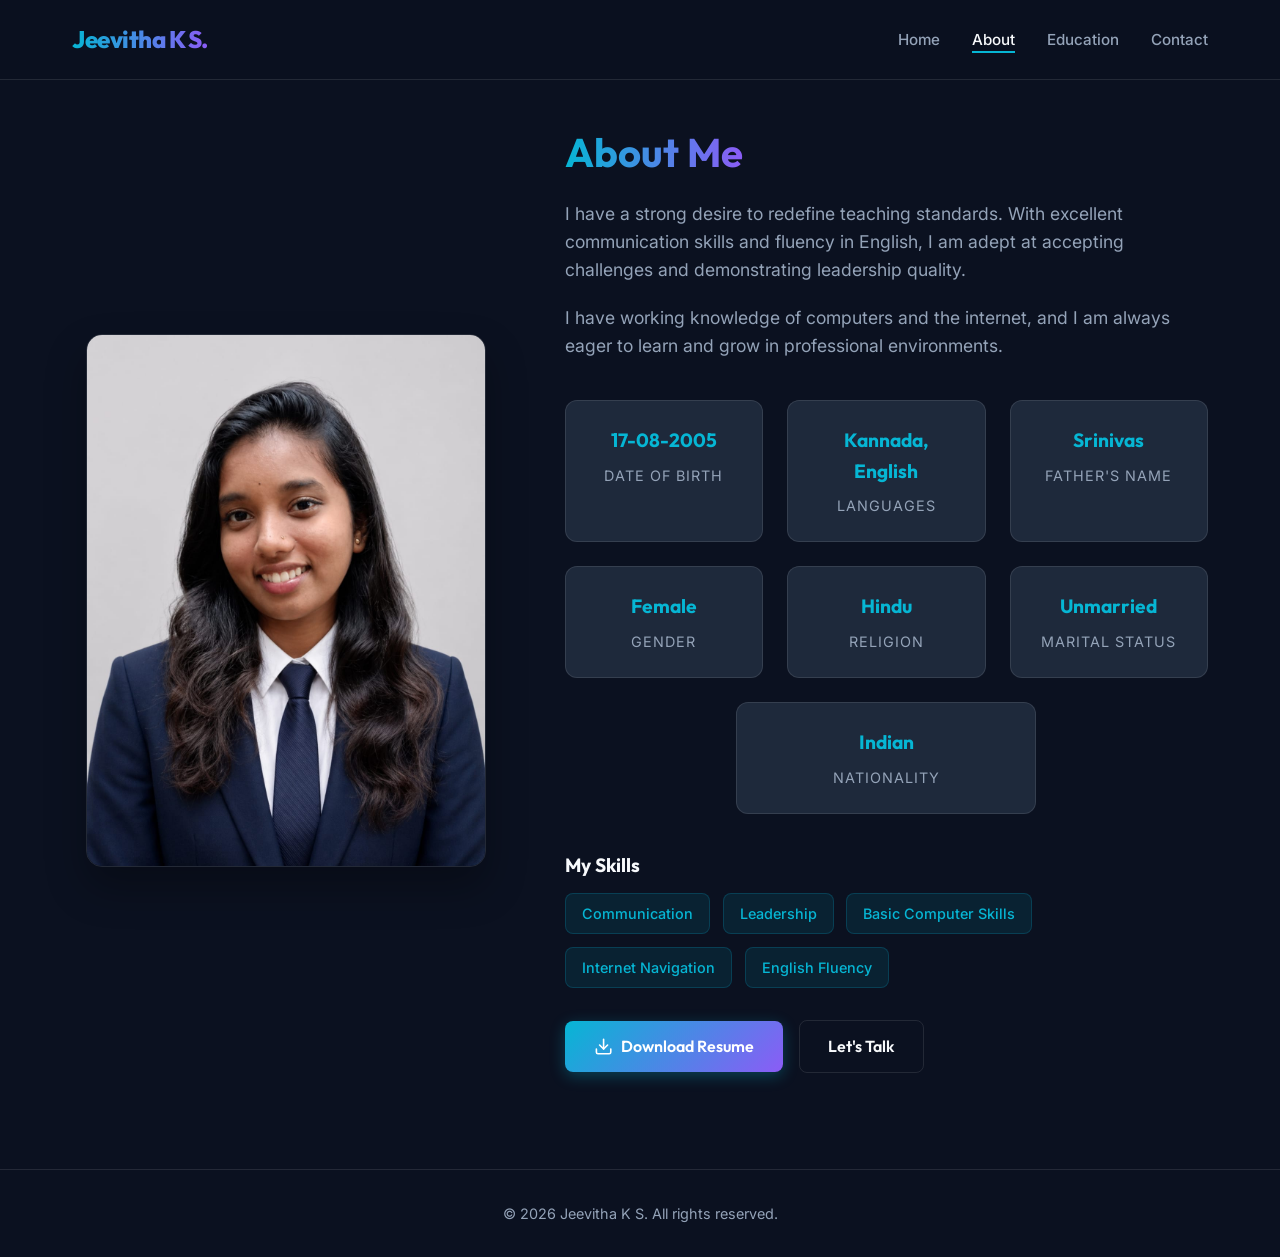
==== about.html @ 39062da2 "initial commit" ====
<!DOCTYPE html>
<html lang="en">
<head>
    <meta charset="UTF-8">
    <meta name="viewport" content="width=device-width, initial-scale=1.0">
    <title>About - Jeevitha K S</title>
    <link rel="stylesheet" href="styles.css">
    <style>
        .about-grid {
            display: grid;
            grid-template-columns: 1fr 1.5fr;
            gap: 4rem;
            align-items: center;
            margin-top: 2rem;
        }

        .about-image {
            width: 100%;
            max-width: 400px;
            border-radius: 16px;
            box-shadow: 0 20px 40px rgba(0, 0, 0, 0.3);
            border: 1px solid var(--border-color);
            margin: 0 auto;
        }

        .about-content h2 {
            font-size: 2.5rem;
            margin-bottom: 1.5rem;
            color: var(--text-main);
        }

        .about-content p {
            color: var(--text-muted);
            margin-bottom: 1.2rem;
            font-size: 1.1rem;
        }

        .stats-grid {
            display: grid;
            grid-template-columns: repeat(3, 1fr);
            gap: 1.5rem;
            margin: 2.5rem 0;
        }

        .stat-card {
            background: var(--surface-color);
            padding: 1.5rem;
            border-radius: 12px;
            text-align: center;
            border: 1px solid var(--border-color);
            transition: transform 0.3s ease, border-color 0.3s ease;
        }

        .stat-card:hover {
            transform: translateY(-5px);
            border-color: var(--primary);
        }

        .stat-number {
            font-size: 2rem;
            font-weight: 700;
            color: var(--primary);
            font-family: var(--font-heading);
            margin-bottom: 0.5rem;
        }

        .stat-label {
            color: var(--text-muted);
            font-size: 0.9rem;
            text-transform: uppercase;
            letter-spacing: 1px;
        }

        .resume-action {
            margin-top: 2rem;
            display: flex;
            gap: 1rem;
            align-items: center;
        }

        .skills-container {
            margin: 2rem 0;
        }

        .skills-title {
            font-size: 1.2rem;
            color: var(--text-main);
            margin-bottom: 1rem;
            font-family: var(--font-heading);
        }

        .skills-list {
            display: flex;
            flex-wrap: wrap;
            gap: 0.8rem;
        }

        .skill-tag {
            background: rgba(6, 182, 212, 0.1);
            color: var(--primary);
            padding: 0.5rem 1rem;
            border-radius: 8px;
            font-size: 0.9rem;
            font-weight: 500;
            border: 1px solid rgba(6, 182, 212, 0.2);
            transition: all 0.3s ease;
        }

        .skill-tag:hover {
            background: var(--primary);
            color: white;
            transform: translateY(-2px);
        }

        @media (max-width: 992px) {
            .about-grid {
                grid-template-columns: 1fr;
                gap: 3rem;
                text-align: center;
            }
            .resume-action {
                justify-content: center;
            }
            .stats-grid {
                grid-template-columns: repeat(2, 1fr);
            }
        }
        @media (max-width: 576px) {
            .stats-grid {
                grid-template-columns: 1fr;
            }
        }
    </style>
</head>
<body>

    <main class="section fade-in">
        <div class="container">
            <div class="about-grid">
                <div class="fade-in delay-1">
                    <img src="jeevi1711.jpeg" alt="Jeevitha K S" class="about-image">
                </div>
                
                <div class="about-content fade-in delay-2">
                    <h2><span class="text-gradient">About Me</span></h2>
                    <p>
                        I have a strong desire to redefine teaching standards. With excellent communication skills and fluency in English, I am adept at accepting challenges and demonstrating leadership quality.
                    </p>
                    <p>
                        I have working knowledge of computers and the internet, and I am always eager to learn and grow in professional environments.
                    </p>
                    
                    <div class="stats-grid">
                        <div class="stat-card">
                            <div class="stat-number" style="font-size: 1.2rem;">17-08-2005</div>
                            <div class="stat-label">Date of Birth</div>
                        </div>
                        <div class="stat-card">
                            <div class="stat-number" style="font-size: 1.2rem;">Kannada, English</div>
                            <div class="stat-label">Languages</div>
                        </div>
                        <div class="stat-card">
                            <div class="stat-number" style="font-size: 1.2rem;">Srinivas</div>
                            <div class="stat-label">Father's Name</div>
                        </div>
                        <div class="stat-card">
                            <div class="stat-number" style="font-size: 1.2rem;">Female</div>
                            <div class="stat-label">Gender</div>
                        </div>
                        <div class="stat-card">
                            <div class="stat-number" style="font-size: 1.2rem;">Hindu</div>
                            <div class="stat-label">Religion</div>
                        </div>
                        <div class="stat-card">
                            <div class="stat-number" style="font-size: 1.2rem;">Unmarried</div>
                            <div class="stat-label">Marital Status</div>
                        </div>
                        <div class="stat-card" style="grid-column: 1 / -1; max-width: 300px; justify-self: center; width: 100%;">
                            <div class="stat-number" style="font-size: 1.2rem;">Indian</div>
                            <div class="stat-label">Nationality</div>
                        </div>
                    </div>

                    <div class="skills-container">
                        <h3 class="skills-title">My Skills</h3>
                        <div class="skills-list">
                            <span class="skill-tag">Communication</span>
                            <span class="skill-tag">Leadership</span>
                            <span class="skill-tag">Basic Computer Skills</span>
                            <span class="skill-tag">Internet Navigation</span>
                            <span class="skill-tag">English Fluency</span>
                        </div>
                    </div>

                    <div class="resume-action">
                        <a href="jeevi%20resume.docx" download class="btn btn-primary">
                            <svg stroke="currentColor" fill="none" stroke-width="2" viewBox="0 0 24 24" stroke-linecap="round" stroke-linejoin="round" height="1.2em" width="1.2em" xmlns="http://www.w3.org/2000/svg"><path d="M21 15v4a2 2 0 0 1-2 2H5a2 2 0 0 1-2-2v-4"></path><polyline points="7 10 12 15 17 10"></polyline><line x1="12" y1="15" x2="12" y2="3"></line></svg>
                            Download Resume
                        </a>
                        <a href="contact.html" class="btn btn-outline">Let's Talk</a>
                    </div>
                </div>
            </div>
        </div>
    </main>

    <script src="layout.js"></script>
</body>
</html>
---- styles.css ----
@import url('https://fonts.googleapis.com/css2?family=Outfit:wght@300;400;500;700;800&family=Inter:wght@400;500;600&display=swap');

:root {
  /* Color Palette */
  --bg-color: #0B1120;
  --surface-color: #1E293B;
  --surface-hover: #334155;
  --primary: #06B6D4; /* Cyan */
  --secondary: #8B5CF6; /* Violet */
  --text-main: #F8FAFC;
  --text-muted: #94A3B8;
  --border-color: rgba(255, 255, 255, 0.1);
  
  /* Typography */
  --font-heading: 'Outfit', sans-serif;
  --font-body: 'Inter', sans-serif;
  
  /* Layout */
  --nav-height: 80px;
  --container-width: 1200px;
}

* {
  margin: 0;
  padding: 0;
  box-sizing: border-box;
}

body {
  background-color: var(--bg-color);
  color: var(--text-main);
  font-family: var(--font-body);
  line-height: 1.6;
  overflow-x: hidden;
}

h1, h2, h3, h4, h5, h6 {
  font-family: var(--font-heading);
  font-weight: 700;
  line-height: 1.2;
}

a {
  text-decoration: none;
  color: inherit;
  transition: all 0.3s ease;
}

img {
  max-width: 100%;
  height: auto;
  display: block;
}

/* Typography Helpers */
.text-gradient {
  background: linear-gradient(to right, var(--primary), var(--secondary));
  -webkit-background-clip: text;
  -webkit-text-fill-color: transparent;
  background-clip: text;
  display: inline-block;
}

/* Layout Containers */
.container {
  max-width: var(--container-width);
  margin: 0 auto;
  padding: 0 2rem;
}

.section {
  padding: 6rem 0;
  min-height: calc(100vh - var(--nav-height));
  display: flex;
  flex-direction: column;
  justify-content: center;
}

/* Navbar */
.navbar {
  position: fixed;
  top: 0;
  left: 0;
  width: 100%;
  height: var(--nav-height);
  background: rgba(11, 17, 32, 0.85);
  backdrop-filter: blur(12px);
  -webkit-backdrop-filter: blur(12px);
  border-bottom: 1px solid var(--border-color);
  z-index: 1000;
  display: flex;
  align-items: center;
}

.nav-container {
  display: flex;
  justify-content: space-between;
  align-items: center;
  width: 100%;
}

.logo {
  font-family: var(--font-heading);
  font-size: 1.5rem;
  font-weight: 800;
  letter-spacing: -0.5px;
}

.nav-links {
  display: flex;
  gap: 2rem;
  list-style: none;
}

.nav-links a {
  font-size: 0.95rem;
  font-weight: 500;
  color: var(--text-muted);
  position: relative;
}

.nav-links a:hover, .nav-links a.active {
  color: var(--text-main);
}

.nav-links a::after {
  content: '';
  position: absolute;
  bottom: -4px;
  left: 0;
  width: 0;
  height: 2px;
  background: var(--primary);
  transition: width 0.3s ease;
}

.nav-links a:hover::after, .nav-links a.active::after {
  width: 100%;
}

/* Mobile Menu Toggle */
.menu-toggle {
  display: none;
  flex-direction: column;
  gap: 6px;
  cursor: pointer;
}

.menu-toggle span {
  display: block;
  width: 25px;
  height: 2px;
  background-color: var(--text-main);
  transition: 0.3s;
}

/* Buttons */
.btn {
  display: inline-flex;
  align-items: center;
  justify-content: center;
  padding: 0.8rem 1.8rem;
  font-family: var(--font-heading);
  font-weight: 600;
  font-size: 1rem;
  border-radius: 8px;
  cursor: pointer;
  border: none;
  transition: all 0.3s ease;
  gap: 0.5rem;
}

.btn-primary {
  background: linear-gradient(135deg, var(--primary) 0%, var(--secondary) 100%);
  color: white;
  box-shadow: 0 4px 15px rgba(6, 182, 212, 0.3);
}

.btn-primary:hover {
  transform: translateY(-2px);
  box-shadow: 0 6px 20px rgba(6, 182, 212, 0.4);
}

.btn-outline {
  background: transparent;
  color: var(--text-main);
  border: 1px solid var(--border-color);
}

.btn-outline:hover {
  border-color: var(--primary);
  color: var(--primary);
  transform: translateY(-2px);
}

/* Footer */
footer {
  text-align: center;
  padding: 2rem 0;
  border-top: 1px solid var(--border-color);
  color: var(--text-muted);
  font-size: 0.9rem;
  margin-top: auto;
}

/* Animations */
.fade-in {
  animation: fadeIn 0.8s ease-out forwards;
  opacity: 0;
  transform: translateY(20px);
}

.delay-1 { animation-delay: 0.2s; }
.delay-2 { animation-delay: 0.4s; }
.delay-3 { animation-delay: 0.6s; }

@keyframes fadeIn {
  from {
    opacity: 0;
    transform: translateY(20px);
  }
  to {
    opacity: 1;
    transform: translateY(0);
  }
}

/* Responsive */
@media (max-width: 768px) {
  .menu-toggle {
    display: flex;
  }
  
  .nav-links {
    position: fixed;
    top: var(--nav-height);
    left: -100%;
    width: 100%;
    height: calc(100vh - var(--nav-height));
    background: var(--bg-color);
    flex-direction: column;
    align-items: center;
    justify-content: center;
    gap: 2rem;
    transition: left 0.3s ease;
  }
  
  .nav-links.nav-open {
    left: 0;
  }
  
  .nav-links a {
    font-size: 1.2rem;
  }
}
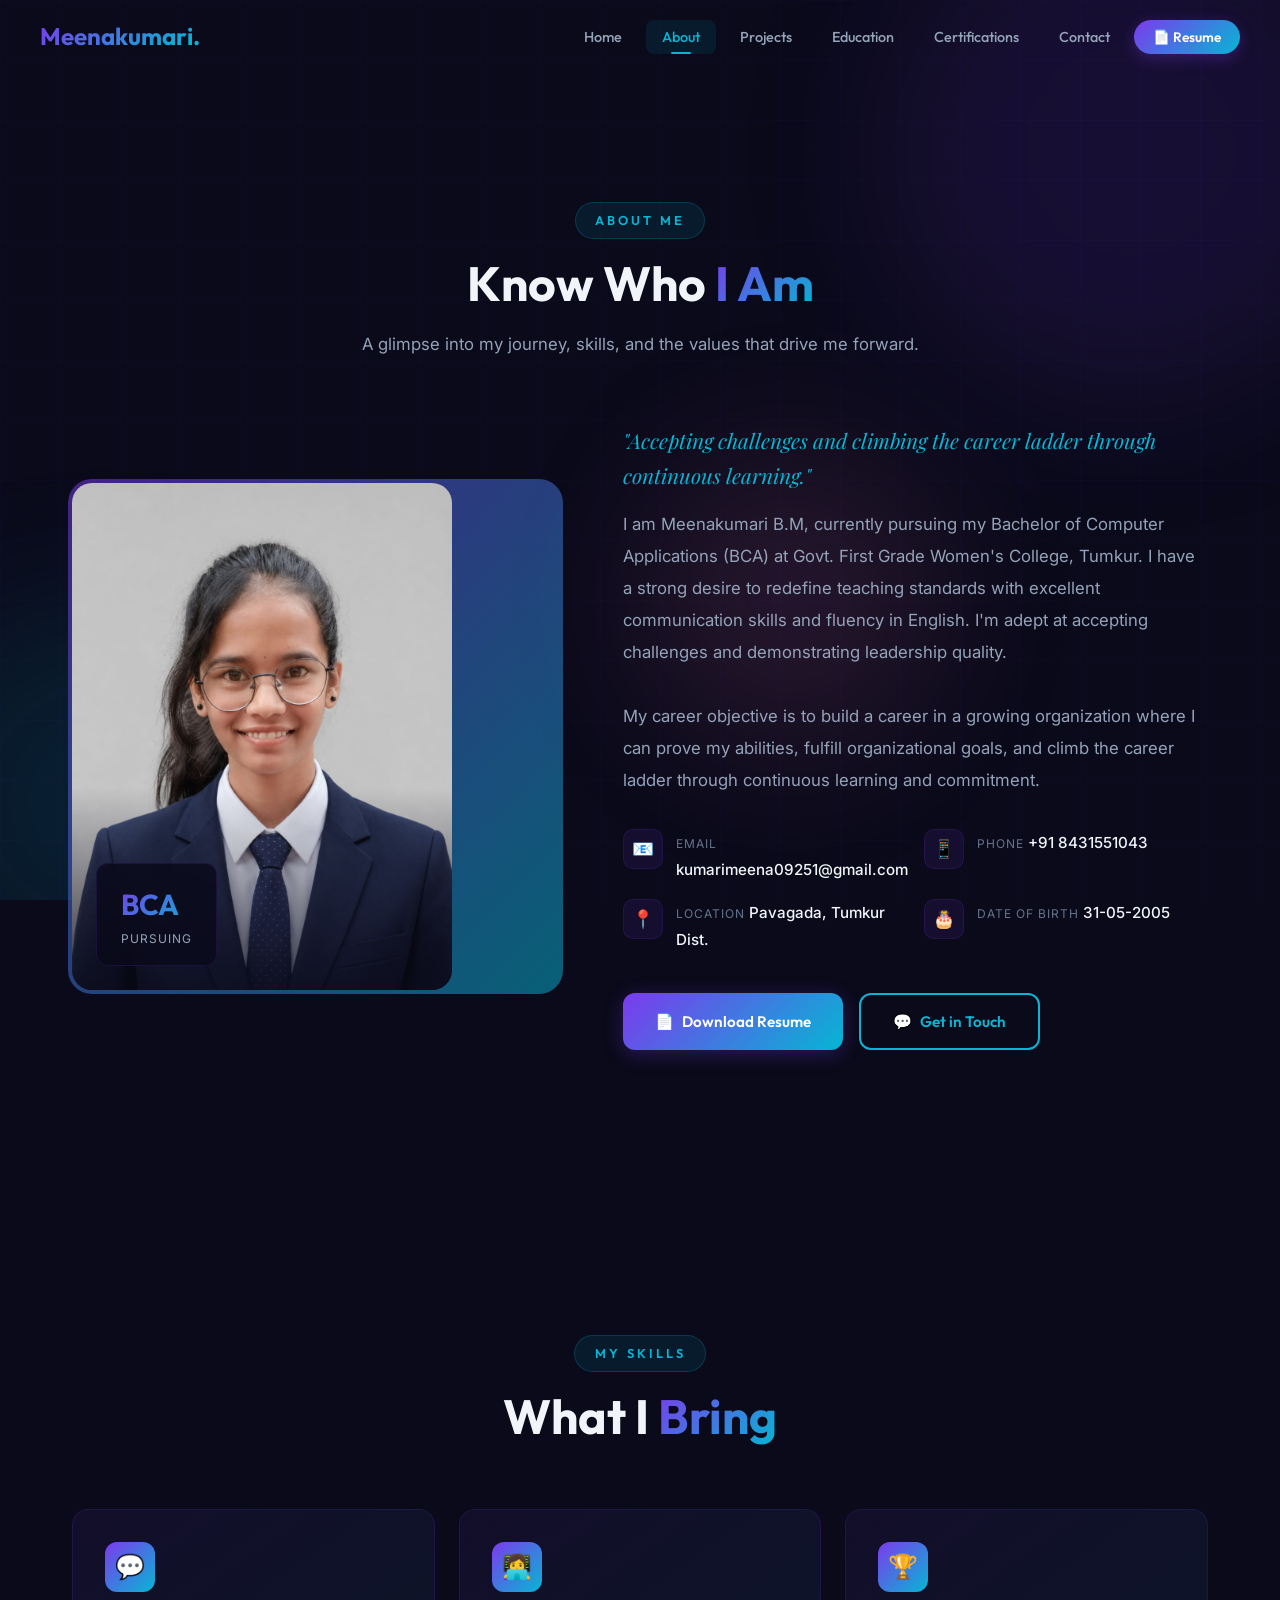
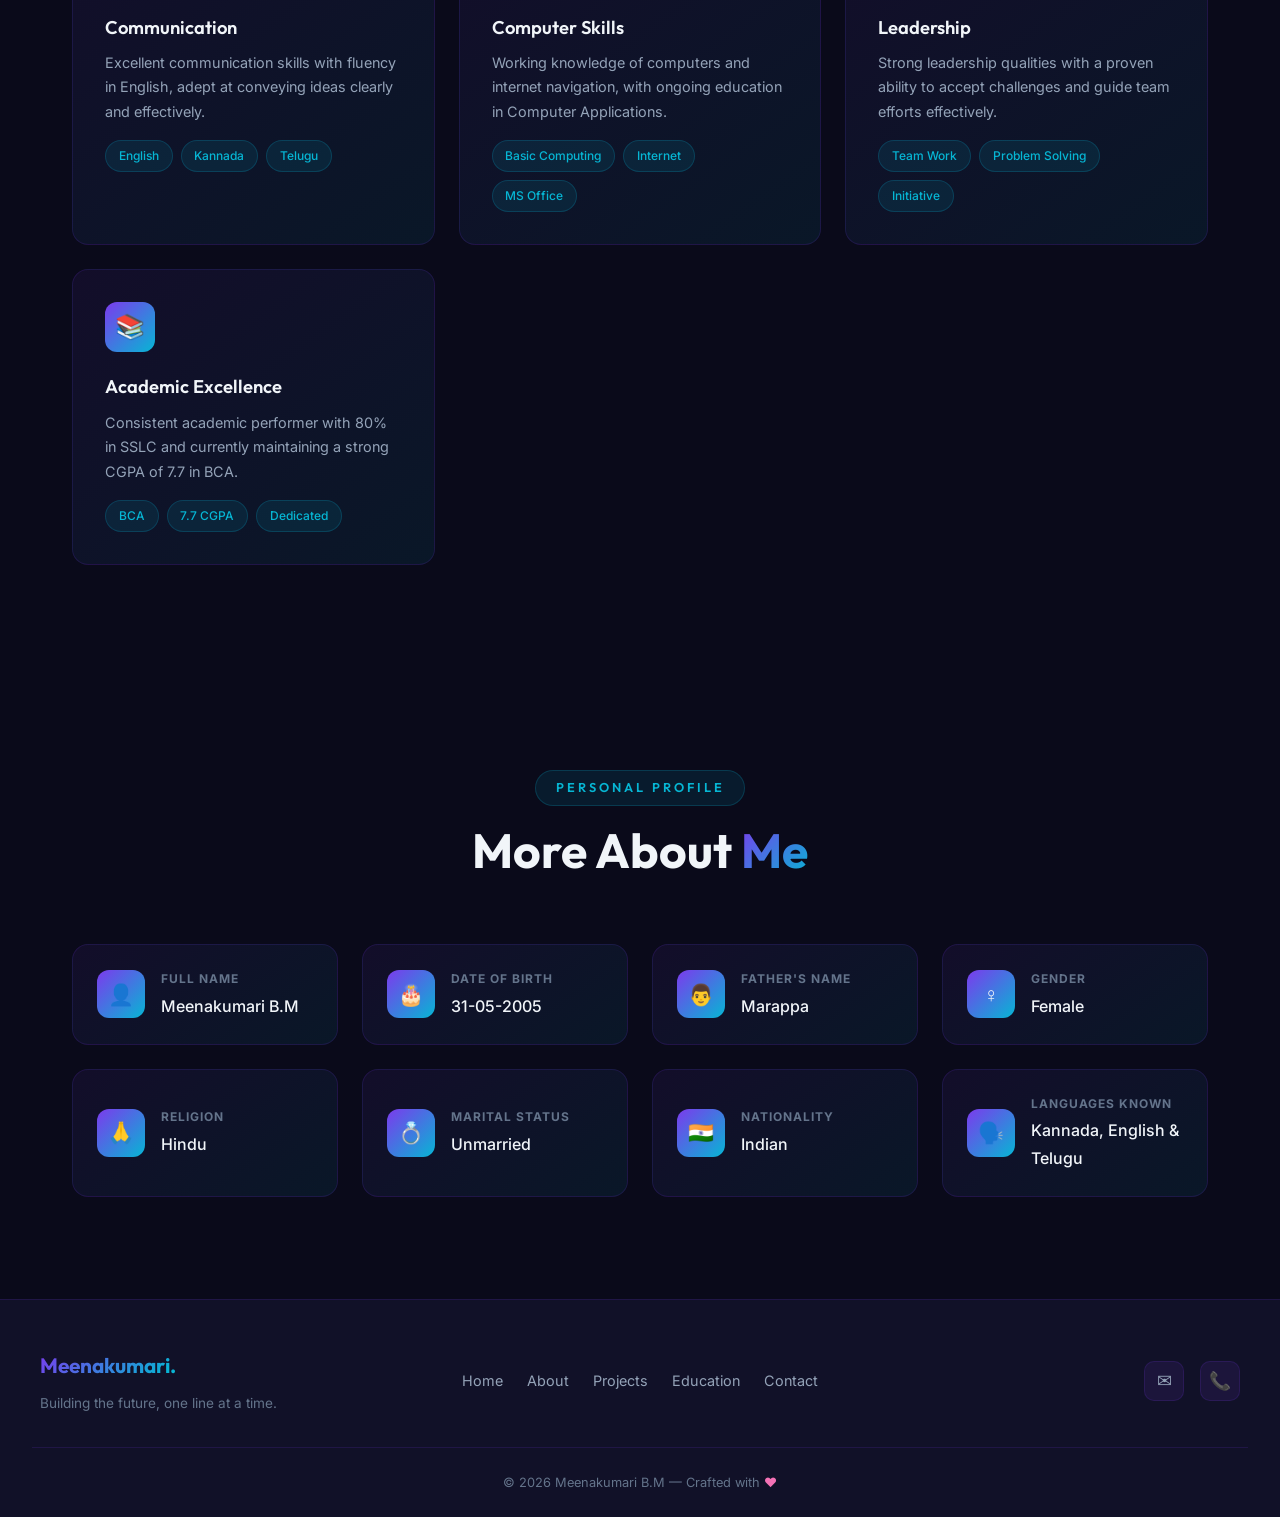
==== commit db76aa05: "initial commit" ====
--- a/about.html
+++ b/about.html
@@ -3,205 +3,539 @@
 <head>
     <meta charset="UTF-8">
     <meta name="viewport" content="width=device-width, initial-scale=1.0">
-    <title>About - Jeevitha K S</title>
+    <title>About — Meenakumari B.M</title>
+    <meta name="description" content="Learn more about Meenakumari B.M — skills, personal profile, and professional summary.">
     <link rel="stylesheet" href="styles.css">
     <style>
+        /* ========================================
+           ABOUT PAGE
+           ======================================== */
+        .about-hero {
+            padding: var(--section-padding) 0;
+        }
+
         .about-grid {
             display: grid;
-            grid-template-columns: 1fr 1.5fr;
+            grid-template-columns: 1fr 1.2fr;
             gap: 4rem;
             align-items: center;
-            margin-top: 2rem;
-        }
-
-        .about-image {
+            margin-bottom: 5rem;
+        }
+
+        /* Photo Side */
+        .about-photo-section {
+            position: relative;
+        }
+
+        .about-photo-wrapper {
+            position: relative;
+            border-radius: 20px;
+            overflow: hidden;
+            aspect-ratio: 3/4;
+            max-width: 380px;
+        }
+
+        .about-photo-wrapper::before {
+            content: '';
+            position: absolute;
+            inset: 0;
+            background: linear-gradient(180deg, transparent 60%, rgba(10, 10, 26, 0.8));
+            z-index: 1;
+        }
+
+        .about-photo-wrapper img {
             width: 100%;
-            max-width: 400px;
-            border-radius: 16px;
-            box-shadow: 0 20px 40px rgba(0, 0, 0, 0.3);
-            border: 1px solid var(--border-color);
-            margin: 0 auto;
-        }
-
-        .about-content h2 {
-            font-size: 2.5rem;
-            margin-bottom: 1.5rem;
-            color: var(--text-main);
-        }
-
-        .about-content p {
-            color: var(--text-muted);
-            margin-bottom: 1.2rem;
-            font-size: 1.1rem;
-        }
-
-        .stats-grid {
-            display: grid;
-            grid-template-columns: repeat(3, 1fr);
-            gap: 1.5rem;
-            margin: 2.5rem 0;
-        }
-
-        .stat-card {
-            background: var(--surface-color);
-            padding: 1.5rem;
+            height: 100%;
+            object-fit: cover;
+            transition: transform 0.6s ease;
+        }
+
+        .about-photo-wrapper:hover img {
+            transform: scale(1.03);
+        }
+
+        .about-photo-border {
+            position: absolute;
+            inset: -4px;
+            border-radius: 24px;
+            background: var(--gradient-primary);
+            z-index: -1;
+            opacity: 0.5;
+        }
+
+        .about-experience-badge {
+            position: absolute;
+            bottom: 1.5rem;
+            left: 1.5rem;
+            z-index: 2;
+            background: rgba(10, 10, 26, 0.85);
+            backdrop-filter: blur(10px);
+            padding: 1rem 1.5rem;
             border-radius: 12px;
-            text-align: center;
-            border: 1px solid var(--border-color);
-            transition: transform 0.3s ease, border-color 0.3s ease;
-        }
-
-        .stat-card:hover {
-            transform: translateY(-5px);
-            border-color: var(--primary);
-        }
-
-        .stat-number {
-            font-size: 2rem;
+            border: 1px solid var(--border-subtle);
+        }
+
+        .about-experience-badge .badge-number {
+            font-family: var(--font-heading);
+            font-size: 1.8rem;
             font-weight: 700;
-            color: var(--primary);
-            font-family: var(--font-heading);
-            margin-bottom: 0.5rem;
-        }
-
-        .stat-label {
-            color: var(--text-muted);
-            font-size: 0.9rem;
+            background: var(--gradient-primary);
+            -webkit-background-clip: text;
+            -webkit-text-fill-color: transparent;
+            background-clip: text;
+        }
+
+        .about-experience-badge .badge-label {
+            font-size: 0.75rem;
+            color: var(--text-secondary);
             text-transform: uppercase;
             letter-spacing: 1px;
         }
 
-        .resume-action {
-            margin-top: 2rem;
+        /* Info Side */
+        .about-info {
+            position: relative;
+        }
+
+        .about-intro {
+            font-family: var(--font-accent);
+            font-size: 1.3rem;
+            color: var(--accent-secondary);
+            margin-bottom: 1rem;
+            font-style: italic;
+        }
+
+        .about-bio {
+            font-size: 1.05rem;
+            color: var(--text-secondary);
+            line-height: 1.9;
+            margin-bottom: 2rem;
+        }
+
+        .about-details {
+            display: grid;
+            grid-template-columns: 1fr 1fr;
+            gap: 1rem;
+            margin-bottom: 2.5rem;
+        }
+
+        .detail-item {
+            display: flex;
+            gap: 0.8rem;
+            align-items: flex-start;
+        }
+
+        .detail-icon {
+            width: 40px;
+            height: 40px;
+            border-radius: 10px;
+            background: rgba(124, 58, 237, 0.1);
+            border: 1px solid var(--border-subtle);
+            display: flex;
+            align-items: center;
+            justify-content: center;
+            flex-shrink: 0;
+            font-size: 1.1rem;
+        }
+
+        .detail-text .detail-label {
+            font-size: 0.75rem;
+            color: var(--text-muted);
+            text-transform: uppercase;
+            letter-spacing: 1px;
+        }
+
+        .detail-text .detail-value {
+            font-size: 0.95rem;
+            color: var(--text-primary);
+            font-weight: 500;
+        }
+
+        .about-actions {
+            display: flex;
+            gap: 1rem;
+            flex-wrap: wrap;
+        }
+
+        /* ========================================
+           SKILLS SECTION
+           ======================================== */
+        .skills-section {
+            padding: var(--section-padding) 0;
+        }
+
+        .skills-grid {
+            display: grid;
+            grid-template-columns: repeat(auto-fit, minmax(280px, 1fr));
+            gap: 1.5rem;
+        }
+
+        .skill-card {
+            background: var(--gradient-card);
+            border: 1px solid var(--border-subtle);
+            border-radius: 16px;
+            padding: 2rem;
+            transition: var(--transition-smooth);
+            position: relative;
+            overflow: hidden;
+        }
+
+        .skill-card::before {
+            content: '';
+            position: absolute;
+            top: 0;
+            left: 0;
+            right: 0;
+            height: 3px;
+            background: var(--gradient-primary);
+            transform: scaleX(0);
+            transform-origin: left;
+            transition: transform 0.5s ease;
+        }
+
+        .skill-card:hover::before {
+            transform: scaleX(1);
+        }
+
+        .skill-card:hover {
+            transform: translateY(-5px);
+            border-color: var(--border-glow);
+            box-shadow: var(--shadow-glow);
+        }
+
+        .skill-card-icon {
+            width: 50px;
+            height: 50px;
+            border-radius: 12px;
+            background: var(--gradient-primary);
+            display: flex;
+            align-items: center;
+            justify-content: center;
+            font-size: 1.5rem;
+            margin-bottom: 1.2rem;
+        }
+
+        .skill-card h3 {
+            font-family: var(--font-heading);
+            font-size: 1.15rem;
+            font-weight: 600;
+            color: var(--text-primary);
+            margin-bottom: 0.5rem;
+        }
+
+        .skill-card p {
+            font-size: 0.9rem;
+            color: var(--text-secondary);
+            line-height: 1.7;
+        }
+
+        .skill-tags {
+            display: flex;
+            flex-wrap: wrap;
+            gap: 0.5rem;
+            margin-top: 1rem;
+        }
+
+        .skill-tag {
+            font-size: 0.75rem;
+            padding: 0.3rem 0.8rem;
+            border-radius: 20px;
+            background: rgba(6, 182, 212, 0.1);
+            border: 1px solid rgba(6, 182, 212, 0.2);
+            color: var(--accent-secondary);
+            font-weight: 500;
+            transition: var(--transition-fast);
+        }
+
+        .skill-tag:hover {
+            background: rgba(6, 182, 212, 0.2);
+            transform: translateY(-2px);
+        }
+
+        /* ========================================
+           PERSONAL PROFILE
+           ======================================== */
+        .profile-section {
+            padding: var(--section-padding) 0;
+        }
+
+        .profile-grid {
+            display: grid;
+            grid-template-columns: repeat(auto-fit, minmax(250px, 1fr));
+            gap: 1.5rem;
+        }
+
+        .profile-card {
+            background: var(--gradient-card);
+            border: 1px solid var(--border-subtle);
+            border-radius: 16px;
+            padding: 1.5rem;
             display: flex;
             gap: 1rem;
             align-items: center;
-        }
-
-        .skills-container {
-            margin: 2rem 0;
-        }
-
-        .skills-title {
-            font-size: 1.2rem;
-            color: var(--text-main);
-            margin-bottom: 1rem;
-            font-family: var(--font-heading);
-        }
-
-        .skills-list {
-            display: flex;
-            flex-wrap: wrap;
-            gap: 0.8rem;
-        }
-
-        .skill-tag {
-            background: rgba(6, 182, 212, 0.1);
-            color: var(--primary);
-            padding: 0.5rem 1rem;
-            border-radius: 8px;
-            font-size: 0.9rem;
+            transition: var(--transition-smooth);
+        }
+
+        .profile-card:hover {
+            transform: translateY(-3px);
+            border-color: var(--border-glow);
+            box-shadow: var(--shadow-glow);
+        }
+
+        .profile-card-icon {
+            width: 48px;
+            height: 48px;
+            border-radius: 12px;
+            background: var(--gradient-primary);
+            display: flex;
+            align-items: center;
+            justify-content: center;
+            font-size: 1.3rem;
+            flex-shrink: 0;
+        }
+
+        .profile-card-info h4 {
+            font-size: 0.75rem;
+            color: var(--text-muted);
+            text-transform: uppercase;
+            letter-spacing: 1px;
+            margin-bottom: 0.2rem;
+        }
+
+        .profile-card-info p {
+            font-size: 1rem;
+            color: var(--text-primary);
             font-weight: 500;
-            border: 1px solid rgba(6, 182, 212, 0.2);
-            transition: all 0.3s ease;
-        }
-
-        .skill-tag:hover {
-            background: var(--primary);
-            color: white;
-            transform: translateY(-2px);
-        }
-
-        @media (max-width: 992px) {
+        }
+
+        /* ========================================
+           RESPONSIVE
+           ======================================== */
+        @media (max-width: 768px) {
             .about-grid {
                 grid-template-columns: 1fr;
-                gap: 3rem;
-                text-align: center;
+                gap: 2rem;
             }
-            .resume-action {
+
+            .about-photo-wrapper {
+                max-width: 300px;
+                margin: 0 auto;
+            }
+
+            .about-details {
+                grid-template-columns: 1fr;
+            }
+
+            .about-actions {
                 justify-content: center;
-            }
-            .stats-grid {
-                grid-template-columns: repeat(2, 1fr);
-            }
-        }
-        @media (max-width: 576px) {
-            .stats-grid {
-                grid-template-columns: 1fr;
             }
         }
     </style>
 </head>
 <body>
-
-    <main class="section fade-in">
-        <div class="container">
-            <div class="about-grid">
-                <div class="fade-in delay-1">
-                    <img src="jeevi1711.jpeg" alt="Jeevitha K S" class="about-image">
+    <main class="page-content">
+        <!-- About Hero -->
+        <section class="about-hero">
+            <div class="container">
+                <div class="section-header fade-up">
+                    <span class="section-tag">About Me</span>
+                    <h1 class="section-title">Know Who <span class="highlight">I Am</span></h1>
+                    <p class="section-desc">A glimpse into my journey, skills, and the values that drive me forward.</p>
                 </div>
-                
-                <div class="about-content fade-in delay-2">
-                    <h2><span class="text-gradient">About Me</span></h2>
-                    <p>
-                        I have a strong desire to redefine teaching standards. With excellent communication skills and fluency in English, I am adept at accepting challenges and demonstrating leadership quality.
-                    </p>
-                    <p>
-                        I have working knowledge of computers and the internet, and I am always eager to learn and grow in professional environments.
-                    </p>
-                    
-                    <div class="stats-grid">
-                        <div class="stat-card">
-                            <div class="stat-number" style="font-size: 1.2rem;">17-08-2005</div>
-                            <div class="stat-label">Date of Birth</div>
-                        </div>
-                        <div class="stat-card">
-                            <div class="stat-number" style="font-size: 1.2rem;">Kannada, English</div>
-                            <div class="stat-label">Languages</div>
-                        </div>
-                        <div class="stat-card">
-                            <div class="stat-number" style="font-size: 1.2rem;">Srinivas</div>
-                            <div class="stat-label">Father's Name</div>
-                        </div>
-                        <div class="stat-card">
-                            <div class="stat-number" style="font-size: 1.2rem;">Female</div>
-                            <div class="stat-label">Gender</div>
-                        </div>
-                        <div class="stat-card">
-                            <div class="stat-number" style="font-size: 1.2rem;">Hindu</div>
-                            <div class="stat-label">Religion</div>
-                        </div>
-                        <div class="stat-card">
-                            <div class="stat-number" style="font-size: 1.2rem;">Unmarried</div>
-                            <div class="stat-label">Marital Status</div>
-                        </div>
-                        <div class="stat-card" style="grid-column: 1 / -1; max-width: 300px; justify-self: center; width: 100%;">
-                            <div class="stat-number" style="font-size: 1.2rem;">Indian</div>
-                            <div class="stat-label">Nationality</div>
-                        </div>
-                    </div>
-
-                    <div class="skills-container">
-                        <h3 class="skills-title">My Skills</h3>
-                        <div class="skills-list">
-                            <span class="skill-tag">Communication</span>
-                            <span class="skill-tag">Leadership</span>
-                            <span class="skill-tag">Basic Computer Skills</span>
-                            <span class="skill-tag">Internet Navigation</span>
-                            <span class="skill-tag">English Fluency</span>
-                        </div>
-                    </div>
-
-                    <div class="resume-action">
-                        <a href="jeevi%20resume.docx" download class="btn btn-primary">
-                            <svg stroke="currentColor" fill="none" stroke-width="2" viewBox="0 0 24 24" stroke-linecap="round" stroke-linejoin="round" height="1.2em" width="1.2em" xmlns="http://www.w3.org/2000/svg"><path d="M21 15v4a2 2 0 0 1-2 2H5a2 2 0 0 1-2-2v-4"></path><polyline points="7 10 12 15 17 10"></polyline><line x1="12" y1="15" x2="12" y2="3"></line></svg>
-                            Download Resume
-                        </a>
-                        <a href="contact.html" class="btn btn-outline">Let's Talk</a>
+
+                <div class="about-grid">
+                    <!-- Photo -->
+                    <div class="about-photo-section fade-left">
+                        <div class="about-photo-border"></div>
+                        <div class="about-photo-wrapper">
+                            <img src="WhatsApp Image 2026-05-14 at 5.31.58 AM.jpeg" alt="Meenakumari B.M">
+                            <div class="about-experience-badge">
+                                <div class="badge-number">BCA</div>
+                                <div class="badge-label">Pursuing</div>
+                            </div>
+                        </div>
+                    </div>
+
+                    <!-- Info -->
+                    <div class="about-info fade-right">
+                        <p class="about-intro">"Accepting challenges and climbing the career ladder through continuous learning."</p>
+                        <p class="about-bio">
+                            I am Meenakumari B.M, currently pursuing my Bachelor of Computer Applications (BCA) at Govt. First Grade Women's College, Tumkur. I have a strong desire to redefine teaching standards with excellent communication skills and fluency in English. I'm adept at accepting challenges and demonstrating leadership quality.
+                        </p>
+                        <p class="about-bio">
+                            My career objective is to build a career in a growing organization where I can prove my abilities, fulfill organizational goals, and climb the career ladder through continuous learning and commitment.
+                        </p>
+
+                        <div class="about-details">
+                            <div class="detail-item">
+                                <div class="detail-icon">📧</div>
+                                <div class="detail-text">
+                                    <span class="detail-label">Email</span>
+                                    <span class="detail-value">kumarimeena09251@gmail.com</span>
+                                </div>
+                            </div>
+                            <div class="detail-item">
+                                <div class="detail-icon">📱</div>
+                                <div class="detail-text">
+                                    <span class="detail-label">Phone</span>
+                                    <span class="detail-value">+91 8431551043</span>
+                                </div>
+                            </div>
+                            <div class="detail-item">
+                                <div class="detail-icon">📍</div>
+                                <div class="detail-text">
+                                    <span class="detail-label">Location</span>
+                                    <span class="detail-value">Pavagada, Tumkur Dist.</span>
+                                </div>
+                            </div>
+                            <div class="detail-item">
+                                <div class="detail-icon">🎂</div>
+                                <div class="detail-text">
+                                    <span class="detail-label">Date of Birth</span>
+                                    <span class="detail-value">31-05-2005</span>
+                                </div>
+                            </div>
+                        </div>
+
+                        <div class="about-actions">
+                            <a href="meena123.docx" download class="btn btn-primary">
+                                <span>📄</span>
+                                <span>Download Resume</span>
+                            </a>
+                            <a href="contact.html" class="btn btn-outline">
+                                <span>💬</span>
+                                <span>Get in Touch</span>
+                            </a>
+                        </div>
                     </div>
                 </div>
             </div>
-        </div>
+        </section>
+
+        <!-- Skills Section -->
+        <section class="skills-section">
+            <div class="container">
+                <div class="section-header fade-up">
+                    <span class="section-tag">My Skills</span>
+                    <h2 class="section-title">What I <span class="highlight">Bring</span></h2>
+                </div>
+
+                <div class="skills-grid">
+                    <div class="skill-card fade-up delay-1">
+                        <div class="skill-card-icon">💬</div>
+                        <h3>Communication</h3>
+                        <p>Excellent communication skills with fluency in English, adept at conveying ideas clearly and effectively.</p>
+                        <div class="skill-tags">
+                            <span class="skill-tag">English</span>
+                            <span class="skill-tag">Kannada</span>
+                            <span class="skill-tag">Telugu</span>
+                        </div>
+                    </div>
+
+                    <div class="skill-card fade-up delay-2">
+                        <div class="skill-card-icon">👩‍💻</div>
+                        <h3>Computer Skills</h3>
+                        <p>Working knowledge of computers and internet navigation, with ongoing education in Computer Applications.</p>
+                        <div class="skill-tags">
+                            <span class="skill-tag">Basic Computing</span>
+                            <span class="skill-tag">Internet</span>
+                            <span class="skill-tag">MS Office</span>
+                        </div>
+                    </div>
+
+                    <div class="skill-card fade-up delay-3">
+                        <div class="skill-card-icon">🏆</div>
+                        <h3>Leadership</h3>
+                        <p>Strong leadership qualities with a proven ability to accept challenges and guide team efforts effectively.</p>
+                        <div class="skill-tags">
+                            <span class="skill-tag">Team Work</span>
+                            <span class="skill-tag">Problem Solving</span>
+                            <span class="skill-tag">Initiative</span>
+                        </div>
+                    </div>
+
+                    <div class="skill-card fade-up delay-4">
+                        <div class="skill-card-icon">📚</div>
+                        <h3>Academic Excellence</h3>
+                        <p>Consistent academic performer with 80% in SSLC and currently maintaining a strong CGPA of 7.7 in BCA.</p>
+                        <div class="skill-tags">
+                            <span class="skill-tag">BCA</span>
+                            <span class="skill-tag">7.7 CGPA</span>
+                            <span class="skill-tag">Dedicated</span>
+                        </div>
+                    </div>
+                </div>
+            </div>
+        </section>
+
+        <!-- Personal Profile -->
+        <section class="profile-section">
+            <div class="container">
+                <div class="section-header fade-up">
+                    <span class="section-tag">Personal Profile</span>
+                    <h2 class="section-title">More About <span class="highlight">Me</span></h2>
+                </div>
+
+                <div class="profile-grid">
+                    <div class="profile-card fade-up delay-1">
+                        <div class="profile-card-icon">👤</div>
+                        <div class="profile-card-info">
+                            <h4>Full Name</h4>
+                            <p>Meenakumari B.M</p>
+                        </div>
+                    </div>
+                    <div class="profile-card fade-up delay-2">
+                        <div class="profile-card-icon">🎂</div>
+                        <div class="profile-card-info">
+                            <h4>Date of Birth</h4>
+                            <p>31-05-2005</p>
+                        </div>
+                    </div>
+                    <div class="profile-card fade-up delay-3">
+                        <div class="profile-card-icon">👨</div>
+                        <div class="profile-card-info">
+                            <h4>Father's Name</h4>
+                            <p>Marappa</p>
+                        </div>
+                    </div>
+                    <div class="profile-card fade-up delay-4">
+                        <div class="profile-card-icon">♀️</div>
+                        <div class="profile-card-info">
+                            <h4>Gender</h4>
+                            <p>Female</p>
+                        </div>
+                    </div>
+                    <div class="profile-card fade-up delay-5">
+                        <div class="profile-card-icon">🙏</div>
+                        <div class="profile-card-info">
+                            <h4>Religion</h4>
+                            <p>Hindu</p>
+                        </div>
+                    </div>
+                    <div class="profile-card fade-up delay-6">
+                        <div class="profile-card-icon">💍</div>
+                        <div class="profile-card-info">
+                            <h4>Marital Status</h4>
+                            <p>Unmarried</p>
+                        </div>
+                    </div>
+                    <div class="profile-card fade-up delay-1">
+                        <div class="profile-card-icon">🇮🇳</div>
+                        <div class="profile-card-info">
+                            <h4>Nationality</h4>
+                            <p>Indian</p>
+                        </div>
+                    </div>
+                    <div class="profile-card fade-up delay-2">
+                        <div class="profile-card-icon">🗣️</div>
+                        <div class="profile-card-info">
+                            <h4>Languages Known</h4>
+                            <p>Kannada, English & Telugu</p>
+                        </div>
+                    </div>
+                </div>
+            </div>
+        </section>
     </main>
 
     <script src="layout.js"></script>
--- a/styles.css
+++ b/styles.css
@@ -1,255 +1,752 @@
-@import url('https://fonts.googleapis.com/css2?family=Outfit:wght@300;400;500;700;800&family=Inter:wght@400;500;600&display=swap');
-
+@import url('https://fonts.googleapis.com/css2?family=Outfit:wght@300;400;500;600;700;800&family=Inter:wght@300;400;500;600&family=Playfair+Display:wght@400;700&display=swap');
+
+/* ========================================
+   DESIGN TOKENS
+   ======================================== */
 :root {
-  /* Color Palette */
-  --bg-color: #0B1120;
-  --surface-color: #1E293B;
-  --surface-hover: #334155;
-  --primary: #06B6D4; /* Cyan */
-  --secondary: #8B5CF6; /* Violet */
-  --text-main: #F8FAFC;
-  --text-muted: #94A3B8;
-  --border-color: rgba(255, 255, 255, 0.1);
-  
-  /* Typography */
-  --font-heading: 'Outfit', sans-serif;
-  --font-body: 'Inter', sans-serif;
-  
-  /* Layout */
-  --nav-height: 80px;
-  --container-width: 1200px;
-}
-
-* {
-  margin: 0;
-  padding: 0;
-  box-sizing: border-box;
+    /* Primary Palette - Midnight & Violet */
+    --bg-primary: #0a0a1a;
+    --bg-secondary: #111128;
+    --bg-tertiary: #1a1a3e;
+    --surface: #16163a;
+    --surface-hover: #1e1e4d;
+    --surface-glass: rgba(22, 22, 58, 0.6);
+
+    /* Accent Colors */
+    --accent-primary: #7c3aed;      /* Violet */
+    --accent-secondary: #06b6d4;    /* Cyan */
+    --accent-tertiary: #f472b6;     /* Pink */
+    --accent-warm: #fb923c;         /* Orange */
+    --accent-success: #34d399;      /* Emerald */
+
+    /* Gradients */
+    --gradient-primary: linear-gradient(135deg, #7c3aed, #06b6d4);
+    --gradient-warm: linear-gradient(135deg, #f472b6, #fb923c);
+    --gradient-cool: linear-gradient(135deg, #06b6d4, #34d399);
+    --gradient-bg: linear-gradient(180deg, #0a0a1a 0%, #111128 50%, #0a0a1a 100%);
+    --gradient-card: linear-gradient(145deg, rgba(124, 58, 237, 0.08), rgba(6, 182, 212, 0.08));
+    --gradient-text: linear-gradient(135deg, #7c3aed, #06b6d4, #f472b6);
+
+    /* Text */
+    --text-primary: #f1f5f9;
+    --text-secondary: #94a3b8;
+    --text-muted: #64748b;
+
+    /* Borders */
+    --border-subtle: rgba(124, 58, 237, 0.15);
+    --border-glow: rgba(6, 182, 212, 0.3);
+
+    /* Shadows */
+    --shadow-sm: 0 2px 8px rgba(0, 0, 0, 0.3);
+    --shadow-md: 0 8px 30px rgba(0, 0, 0, 0.4);
+    --shadow-lg: 0 20px 60px rgba(0, 0, 0, 0.5);
+    --shadow-glow: 0 0 30px rgba(124, 58, 237, 0.15);
+    --shadow-glow-cyan: 0 0 30px rgba(6, 182, 212, 0.15);
+
+    /* Spacing */
+    --section-padding: clamp(4rem, 8vw, 8rem);
+    --container-max: 1200px;
+
+    /* Transitions */
+    --transition-fast: 0.2s cubic-bezier(0.4, 0, 0.2, 1);
+    --transition-smooth: 0.4s cubic-bezier(0.4, 0, 0.2, 1);
+    --transition-spring: 0.6s cubic-bezier(0.34, 1.56, 0.64, 1);
+
+    /* Typography */
+    --font-heading: 'Outfit', sans-serif;
+    --font-body: 'Inter', sans-serif;
+    --font-accent: 'Playfair Display', serif;
+}
+
+/* ========================================
+   RESET & BASE
+   ======================================== */
+*, *::before, *::after {
+    margin: 0;
+    padding: 0;
+    box-sizing: border-box;
+}
+
+html {
+    scroll-behavior: smooth;
+    scroll-padding-top: 80px;
 }
 
 body {
-  background-color: var(--bg-color);
-  color: var(--text-main);
-  font-family: var(--font-body);
-  line-height: 1.6;
-  overflow-x: hidden;
-}
-
-h1, h2, h3, h4, h5, h6 {
-  font-family: var(--font-heading);
-  font-weight: 700;
-  line-height: 1.2;
+    font-family: var(--font-body);
+    background: var(--bg-primary);
+    color: var(--text-primary);
+    line-height: 1.7;
+    overflow-x: hidden;
+    min-height: 100vh;
+}
+
+::selection {
+    background: rgba(124, 58, 237, 0.4);
+    color: #fff;
+}
+
+::-webkit-scrollbar {
+    width: 8px;
+}
+
+::-webkit-scrollbar-track {
+    background: var(--bg-primary);
+}
+
+::-webkit-scrollbar-thumb {
+    background: var(--accent-primary);
+    border-radius: 4px;
+}
+
+::-webkit-scrollbar-thumb:hover {
+    background: var(--accent-secondary);
 }
 
 a {
-  text-decoration: none;
-  color: inherit;
-  transition: all 0.3s ease;
+    text-decoration: none;
+    color: inherit;
+    transition: var(--transition-fast);
 }
 
 img {
-  max-width: 100%;
-  height: auto;
-  display: block;
-}
-
-/* Typography Helpers */
-.text-gradient {
-  background: linear-gradient(to right, var(--primary), var(--secondary));
-  -webkit-background-clip: text;
-  -webkit-text-fill-color: transparent;
-  background-clip: text;
-  display: inline-block;
-}
-
-/* Layout Containers */
-.container {
-  max-width: var(--container-width);
-  margin: 0 auto;
-  padding: 0 2rem;
-}
-
-.section {
-  padding: 6rem 0;
-  min-height: calc(100vh - var(--nav-height));
-  display: flex;
-  flex-direction: column;
-  justify-content: center;
-}
-
-/* Navbar */
+    max-width: 100%;
+    display: block;
+}
+
+/* ========================================
+   BACKGROUND EFFECTS
+   ======================================== */
+.bg-grid {
+    position: fixed;
+    top: 0;
+    left: 0;
+    width: 100%;
+    height: 100%;
+    background-image:
+        linear-gradient(rgba(124, 58, 237, 0.03) 1px, transparent 1px),
+        linear-gradient(90deg, rgba(124, 58, 237, 0.03) 1px, transparent 1px);
+    background-size: 60px 60px;
+    z-index: 0;
+    pointer-events: none;
+}
+
+.bg-orbs {
+    position: fixed;
+    top: 0;
+    left: 0;
+    width: 100%;
+    height: 100%;
+    z-index: 0;
+    pointer-events: none;
+    overflow: hidden;
+}
+
+.bg-orb {
+    position: absolute;
+    border-radius: 50%;
+    filter: blur(80px);
+    opacity: 0.12;
+    animation: orbFloat 20s ease-in-out infinite;
+}
+
+.bg-orb:nth-child(1) {
+    width: 500px;
+    height: 500px;
+    background: var(--accent-primary);
+    top: -100px;
+    right: -100px;
+    animation-delay: 0s;
+}
+
+.bg-orb:nth-child(2) {
+    width: 400px;
+    height: 400px;
+    background: var(--accent-secondary);
+    bottom: -100px;
+    left: -100px;
+    animation-delay: -7s;
+}
+
+.bg-orb:nth-child(3) {
+    width: 300px;
+    height: 300px;
+    background: var(--accent-tertiary);
+    top: 50%;
+    left: 50%;
+    animation-delay: -14s;
+}
+
+@keyframes orbFloat {
+    0%, 100% { transform: translate(0, 0) scale(1); }
+    25% { transform: translate(30px, -50px) scale(1.1); }
+    50% { transform: translate(-20px, 30px) scale(0.9); }
+    75% { transform: translate(40px, 20px) scale(1.05); }
+}
+
+/* ========================================
+   NAVBAR
+   ======================================== */
 .navbar {
-  position: fixed;
-  top: 0;
-  left: 0;
-  width: 100%;
-  height: var(--nav-height);
-  background: rgba(11, 17, 32, 0.85);
-  backdrop-filter: blur(12px);
-  -webkit-backdrop-filter: blur(12px);
-  border-bottom: 1px solid var(--border-color);
-  z-index: 1000;
-  display: flex;
-  align-items: center;
+    position: fixed;
+    top: 0;
+    left: 0;
+    right: 0;
+    z-index: 1000;
+    padding: 1rem 2rem;
+    transition: var(--transition-smooth);
+    backdrop-filter: blur(0px);
+}
+
+.navbar.scrolled {
+    padding: 0.7rem 2rem;
+    background: rgba(10, 10, 26, 0.85);
+    backdrop-filter: blur(20px);
+    border-bottom: 1px solid var(--border-subtle);
+    box-shadow: var(--shadow-md);
 }
 
 .nav-container {
-  display: flex;
-  justify-content: space-between;
-  align-items: center;
-  width: 100%;
+    max-width: var(--container-max);
+    margin: 0 auto;
+    display: flex;
+    justify-content: space-between;
+    align-items: center;
 }
 
 .logo {
-  font-family: var(--font-heading);
-  font-size: 1.5rem;
-  font-weight: 800;
-  letter-spacing: -0.5px;
+    font-family: var(--font-heading);
+    font-size: 1.5rem;
+    font-weight: 700;
+    background: var(--gradient-text);
+    background-size: 200% auto;
+    -webkit-background-clip: text;
+    -webkit-text-fill-color: transparent;
+    background-clip: text;
+    animation: shimmer 3s ease-in-out infinite;
+}
+
+@keyframes shimmer {
+    0%, 100% { background-position: 0% center; }
+    50% { background-position: 200% center; }
 }
 
 .nav-links {
-  display: flex;
-  gap: 2rem;
-  list-style: none;
+    display: flex;
+    list-style: none;
+    gap: 0.5rem;
+    align-items: center;
 }
 
 .nav-links a {
-  font-size: 0.95rem;
-  font-weight: 500;
-  color: var(--text-muted);
-  position: relative;
-}
-
-.nav-links a:hover, .nav-links a.active {
-  color: var(--text-main);
-}
-
-.nav-links a::after {
-  content: '';
-  position: absolute;
-  bottom: -4px;
-  left: 0;
-  width: 0;
-  height: 2px;
-  background: var(--primary);
-  transition: width 0.3s ease;
-}
-
-.nav-links a:hover::after, .nav-links a.active::after {
-  width: 100%;
-}
-
-/* Mobile Menu Toggle */
-.menu-toggle {
-  display: none;
-  flex-direction: column;
-  gap: 6px;
-  cursor: pointer;
-}
-
-.menu-toggle span {
-  display: block;
-  width: 25px;
-  height: 2px;
-  background-color: var(--text-main);
-  transition: 0.3s;
-}
-
-/* Buttons */
+    font-family: var(--font-heading);
+    font-size: 0.9rem;
+    font-weight: 500;
+    padding: 0.5rem 1rem;
+    border-radius: 8px;
+    color: var(--text-secondary);
+    position: relative;
+    transition: var(--transition-fast);
+}
+
+.nav-links a:hover {
+    color: var(--text-primary);
+    background: rgba(124, 58, 237, 0.1);
+}
+
+.nav-links a.active {
+    color: var(--accent-secondary);
+    background: rgba(6, 182, 212, 0.1);
+}
+
+.nav-links a.active::after {
+    content: '';
+    position: absolute;
+    bottom: 0;
+    left: 50%;
+    transform: translateX(-50%);
+    width: 20px;
+    height: 2px;
+    background: var(--accent-secondary);
+    border-radius: 1px;
+}
+
+/* Mobile Menu */
+.hamburger {
+    display: none;
+    flex-direction: column;
+    gap: 5px;
+    cursor: pointer;
+    padding: 5px;
+    z-index: 1001;
+}
+
+.hamburger span {
+    width: 25px;
+    height: 2px;
+    background: var(--text-primary);
+    border-radius: 2px;
+    transition: var(--transition-smooth);
+}
+
+.hamburger.active span:nth-child(1) {
+    transform: rotate(45deg) translate(5px, 5px);
+}
+
+.hamburger.active span:nth-child(2) {
+    opacity: 0;
+}
+
+.hamburger.active span:nth-child(3) {
+    transform: rotate(-45deg) translate(5px, -5px);
+}
+
+/* Resume Button in Nav */
+.nav-resume-btn {
+    background: var(--gradient-primary) !important;
+    color: #fff !important;
+    padding: 0.5rem 1.2rem !important;
+    border-radius: 25px !important;
+    font-weight: 600 !important;
+    font-size: 0.85rem !important;
+    transition: var(--transition-smooth) !important;
+    box-shadow: 0 4px 15px rgba(124, 58, 237, 0.3);
+}
+
+.nav-resume-btn:hover {
+    transform: translateY(-2px);
+    box-shadow: 0 6px 25px rgba(124, 58, 237, 0.4) !important;
+}
+
+/* ========================================
+   BUTTONS
+   ======================================== */
 .btn {
-  display: inline-flex;
-  align-items: center;
-  justify-content: center;
-  padding: 0.8rem 1.8rem;
-  font-family: var(--font-heading);
-  font-weight: 600;
-  font-size: 1rem;
-  border-radius: 8px;
-  cursor: pointer;
-  border: none;
-  transition: all 0.3s ease;
-  gap: 0.5rem;
+    display: inline-flex;
+    align-items: center;
+    gap: 0.5rem;
+    padding: 0.85rem 2rem;
+    border-radius: 12px;
+    font-family: var(--font-heading);
+    font-weight: 600;
+    font-size: 0.95rem;
+    cursor: pointer;
+    border: none;
+    transition: var(--transition-smooth);
+    position: relative;
+    overflow: hidden;
+}
+
+.btn::before {
+    content: '';
+    position: absolute;
+    top: 0;
+    left: -100%;
+    width: 100%;
+    height: 100%;
+    background: linear-gradient(90deg, transparent, rgba(255, 255, 255, 0.1), transparent);
+    transition: 0.5s;
+}
+
+.btn:hover::before {
+    left: 100%;
 }
 
 .btn-primary {
-  background: linear-gradient(135deg, var(--primary) 0%, var(--secondary) 100%);
-  color: white;
-  box-shadow: 0 4px 15px rgba(6, 182, 212, 0.3);
+    background: var(--gradient-primary);
+    color: #fff;
+    box-shadow: 0 4px 20px rgba(124, 58, 237, 0.3);
 }
 
 .btn-primary:hover {
-  transform: translateY(-2px);
-  box-shadow: 0 6px 20px rgba(6, 182, 212, 0.4);
+    transform: translateY(-3px);
+    box-shadow: 0 8px 30px rgba(124, 58, 237, 0.4);
 }
 
 .btn-outline {
-  background: transparent;
-  color: var(--text-main);
-  border: 1px solid var(--border-color);
+    background: transparent;
+    color: var(--accent-secondary);
+    border: 2px solid var(--accent-secondary);
 }
 
 .btn-outline:hover {
-  border-color: var(--primary);
-  color: var(--primary);
-  transform: translateY(-2px);
-}
-
-/* Footer */
-footer {
-  text-align: center;
-  padding: 2rem 0;
-  border-top: 1px solid var(--border-color);
-  color: var(--text-muted);
-  font-size: 0.9rem;
-  margin-top: auto;
-}
-
-/* Animations */
-.fade-in {
-  animation: fadeIn 0.8s ease-out forwards;
-  opacity: 0;
-  transform: translateY(20px);
-}
-
-.delay-1 { animation-delay: 0.2s; }
-.delay-2 { animation-delay: 0.4s; }
-.delay-3 { animation-delay: 0.6s; }
-
-@keyframes fadeIn {
-  from {
+    background: rgba(6, 182, 212, 0.1);
+    transform: translateY(-3px);
+    box-shadow: 0 8px 30px rgba(6, 182, 212, 0.2);
+}
+
+/* ========================================
+   SECTION HEADERS
+   ======================================== */
+.section-header {
+    text-align: center;
+    margin-bottom: 4rem;
+}
+
+.section-tag {
+    display: inline-block;
+    font-family: var(--font-heading);
+    font-size: 0.8rem;
+    font-weight: 600;
+    text-transform: uppercase;
+    letter-spacing: 3px;
+    color: var(--accent-secondary);
+    background: rgba(6, 182, 212, 0.1);
+    padding: 0.4rem 1.2rem;
+    border-radius: 25px;
+    border: 1px solid rgba(6, 182, 212, 0.2);
+    margin-bottom: 1rem;
+}
+
+.section-title {
+    font-family: var(--font-heading);
+    font-size: clamp(2rem, 4vw, 3rem);
+    font-weight: 700;
+    color: var(--text-primary);
+    margin-bottom: 1rem;
+    line-height: 1.2;
+}
+
+.section-title .highlight {
+    background: var(--gradient-primary);
+    -webkit-background-clip: text;
+    -webkit-text-fill-color: transparent;
+    background-clip: text;
+}
+
+.section-desc {
+    font-size: 1.05rem;
+    color: var(--text-secondary);
+    max-width: 600px;
+    margin: 0 auto;
+    line-height: 1.8;
+}
+
+/* ========================================
+   CARDS
+   ======================================== */
+.card {
+    background: var(--gradient-card);
+    border: 1px solid var(--border-subtle);
+    border-radius: 16px;
+    padding: 2rem;
+    transition: var(--transition-smooth);
+    position: relative;
+    overflow: hidden;
+    backdrop-filter: blur(10px);
+}
+
+.card::before {
+    content: '';
+    position: absolute;
+    top: 0;
+    left: 0;
+    right: 0;
+    height: 2px;
+    background: var(--gradient-primary);
     opacity: 0;
-    transform: translateY(20px);
-  }
-  to {
+    transition: var(--transition-smooth);
+}
+
+.card:hover {
+    transform: translateY(-5px);
+    border-color: var(--border-glow);
+    box-shadow: var(--shadow-glow);
+}
+
+.card:hover::before {
+    opacity: 1;
+}
+
+/* ========================================
+   FOOTER
+   ======================================== */
+.footer {
+    background: var(--bg-secondary);
+    border-top: 1px solid var(--border-subtle);
+    padding: 3rem 2rem 1.5rem;
+    position: relative;
+}
+
+.footer-content {
+    max-width: var(--container-max);
+    margin: 0 auto;
+    display: grid;
+    grid-template-columns: 1fr auto 1fr;
+    gap: 2rem;
+    align-items: center;
+    margin-bottom: 2rem;
+}
+
+.footer-brand .logo {
+    font-size: 1.3rem;
+    margin-bottom: 0.5rem;
+    display: inline-block;
+}
+
+.footer-brand p {
+    color: var(--text-muted);
+    font-size: 0.85rem;
+}
+
+.footer-links {
+    display: flex;
+    gap: 1.5rem;
+}
+
+.footer-links a {
+    color: var(--text-secondary);
+    font-size: 0.9rem;
+    transition: var(--transition-fast);
+}
+
+.footer-links a:hover {
+    color: var(--accent-secondary);
+}
+
+.footer-social {
+    display: flex;
+    gap: 1rem;
+    justify-self: end;
+}
+
+.footer-social a {
+    width: 40px;
+    height: 40px;
+    border-radius: 10px;
+    background: rgba(124, 58, 237, 0.1);
+    border: 1px solid var(--border-subtle);
+    display: flex;
+    align-items: center;
+    justify-content: center;
+    color: var(--text-secondary);
+    font-size: 1.1rem;
+    transition: var(--transition-smooth);
+}
+
+.footer-social a:hover {
+    background: var(--gradient-primary);
+    border-color: transparent;
+    color: #fff;
+    transform: translateY(-3px);
+}
+
+.footer-bottom {
+    text-align: center;
+    padding-top: 1.5rem;
+    border-top: 1px solid var(--border-subtle);
+    color: var(--text-muted);
+    font-size: 0.8rem;
+}
+
+.footer-bottom .heart {
+    color: var(--accent-tertiary);
+    animation: heartbeat 1.5s ease-in-out infinite;
+}
+
+@keyframes heartbeat {
+    0%, 100% { transform: scale(1); }
+    50% { transform: scale(1.2); }
+}
+
+/* ========================================
+   ANIMATIONS
+   ======================================== */
+.fade-up {
+    opacity: 0;
+    transform: translateY(40px);
+    transition: opacity 0.8s ease, transform 0.8s ease;
+}
+
+.fade-up.visible {
     opacity: 1;
     transform: translateY(0);
-  }
-}
-
-/* Responsive */
+}
+
+.fade-left {
+    opacity: 0;
+    transform: translateX(-40px);
+    transition: opacity 0.8s ease, transform 0.8s ease;
+}
+
+.fade-left.visible {
+    opacity: 1;
+    transform: translateX(0);
+}
+
+.fade-right {
+    opacity: 0;
+    transform: translateX(40px);
+    transition: opacity 0.8s ease, transform 0.8s ease;
+}
+
+.fade-right.visible {
+    opacity: 1;
+    transform: translateX(0);
+}
+
+.scale-in {
+    opacity: 0;
+    transform: scale(0.9);
+    transition: opacity 0.6s ease, transform 0.6s ease;
+}
+
+.scale-in.visible {
+    opacity: 1;
+    transform: scale(1);
+}
+
+/* Stagger delays */
+.delay-1 { transition-delay: 0.1s; }
+.delay-2 { transition-delay: 0.2s; }
+.delay-3 { transition-delay: 0.3s; }
+.delay-4 { transition-delay: 0.4s; }
+.delay-5 { transition-delay: 0.5s; }
+.delay-6 { transition-delay: 0.6s; }
+
+/* Floating animation */
+@keyframes float {
+    0%, 100% { transform: translateY(0px); }
+    50% { transform: translateY(-15px); }
+}
+
+/* Glow pulse */
+@keyframes glowPulse {
+    0%, 100% { box-shadow: 0 0 20px rgba(124, 58, 237, 0.2); }
+    50% { box-shadow: 0 0 40px rgba(124, 58, 237, 0.4); }
+}
+
+/* Rotate gradient */
+@keyframes rotateGradient {
+    0% { transform: rotate(0deg); }
+    100% { transform: rotate(360deg); }
+}
+
+/* Typing cursor */
+@keyframes blink {
+    0%, 100% { opacity: 1; }
+    50% { opacity: 0; }
+}
+
+.typing-cursor {
+    display: inline-block;
+    width: 3px;
+    height: 1em;
+    background: var(--accent-secondary);
+    margin-left: 4px;
+    animation: blink 1s step-end infinite;
+    vertical-align: text-bottom;
+}
+
+/* ========================================
+   CONTAINER
+   ======================================== */
+.container {
+    max-width: var(--container-max);
+    margin: 0 auto;
+    padding: 0 2rem;
+}
+
+.page-content {
+    position: relative;
+    z-index: 1;
+    min-height: 100vh;
+    padding-top: 100px;
+}
+
+/* ========================================
+   UTILITIES
+   ======================================== */
+.text-gradient {
+    background: var(--gradient-text);
+    background-size: 200% auto;
+    -webkit-background-clip: text;
+    -webkit-text-fill-color: transparent;
+    background-clip: text;
+}
+
+.text-accent {
+    color: var(--accent-secondary);
+}
+
+.glow-border {
+    position: relative;
+}
+
+.glow-border::after {
+    content: '';
+    position: absolute;
+    inset: -2px;
+    border-radius: inherit;
+    background: var(--gradient-primary);
+    z-index: -1;
+    opacity: 0;
+    transition: var(--transition-smooth);
+}
+
+.glow-border:hover::after {
+    opacity: 1;
+}
+
+/* ========================================
+   RESPONSIVE
+   ======================================== */
 @media (max-width: 768px) {
-  .menu-toggle {
-    display: flex;
-  }
-  
-  .nav-links {
-    position: fixed;
-    top: var(--nav-height);
-    left: -100%;
-    width: 100%;
-    height: calc(100vh - var(--nav-height));
-    background: var(--bg-color);
-    flex-direction: column;
-    align-items: center;
-    justify-content: center;
-    gap: 2rem;
-    transition: left 0.3s ease;
-  }
-  
-  .nav-links.nav-open {
-    left: 0;
-  }
-  
-  .nav-links a {
-    font-size: 1.2rem;
-  }
-}
+    .hamburger {
+        display: flex;
+    }
+
+    .nav-links {
+        position: fixed;
+        top: 0;
+        right: -100%;
+        width: 75%;
+        max-width: 300px;
+        height: 100vh;
+        background: rgba(10, 10, 26, 0.98);
+        backdrop-filter: blur(20px);
+        flex-direction: column;
+        padding: 5rem 2rem 2rem;
+        gap: 0.5rem;
+        transition: var(--transition-smooth);
+        border-left: 1px solid var(--border-subtle);
+    }
+
+    .nav-links.active {
+        right: 0;
+    }
+
+    .nav-links a {
+        width: 100%;
+        padding: 0.8rem 1rem;
+        font-size: 1rem;
+    }
+
+    .footer-content {
+        grid-template-columns: 1fr;
+        text-align: center;
+    }
+
+    .footer-social {
+        justify-self: center;
+    }
+
+    .footer-links {
+        justify-content: center;
+        flex-wrap: wrap;
+    }
+}
+
+@media (max-width: 480px) {
+    :root {
+        --section-padding: 3rem;
+    }
+
+    .container {
+        padding: 0 1rem;
+    }
+
+    .section-title {
+        font-size: 1.8rem;
+    }
+}
